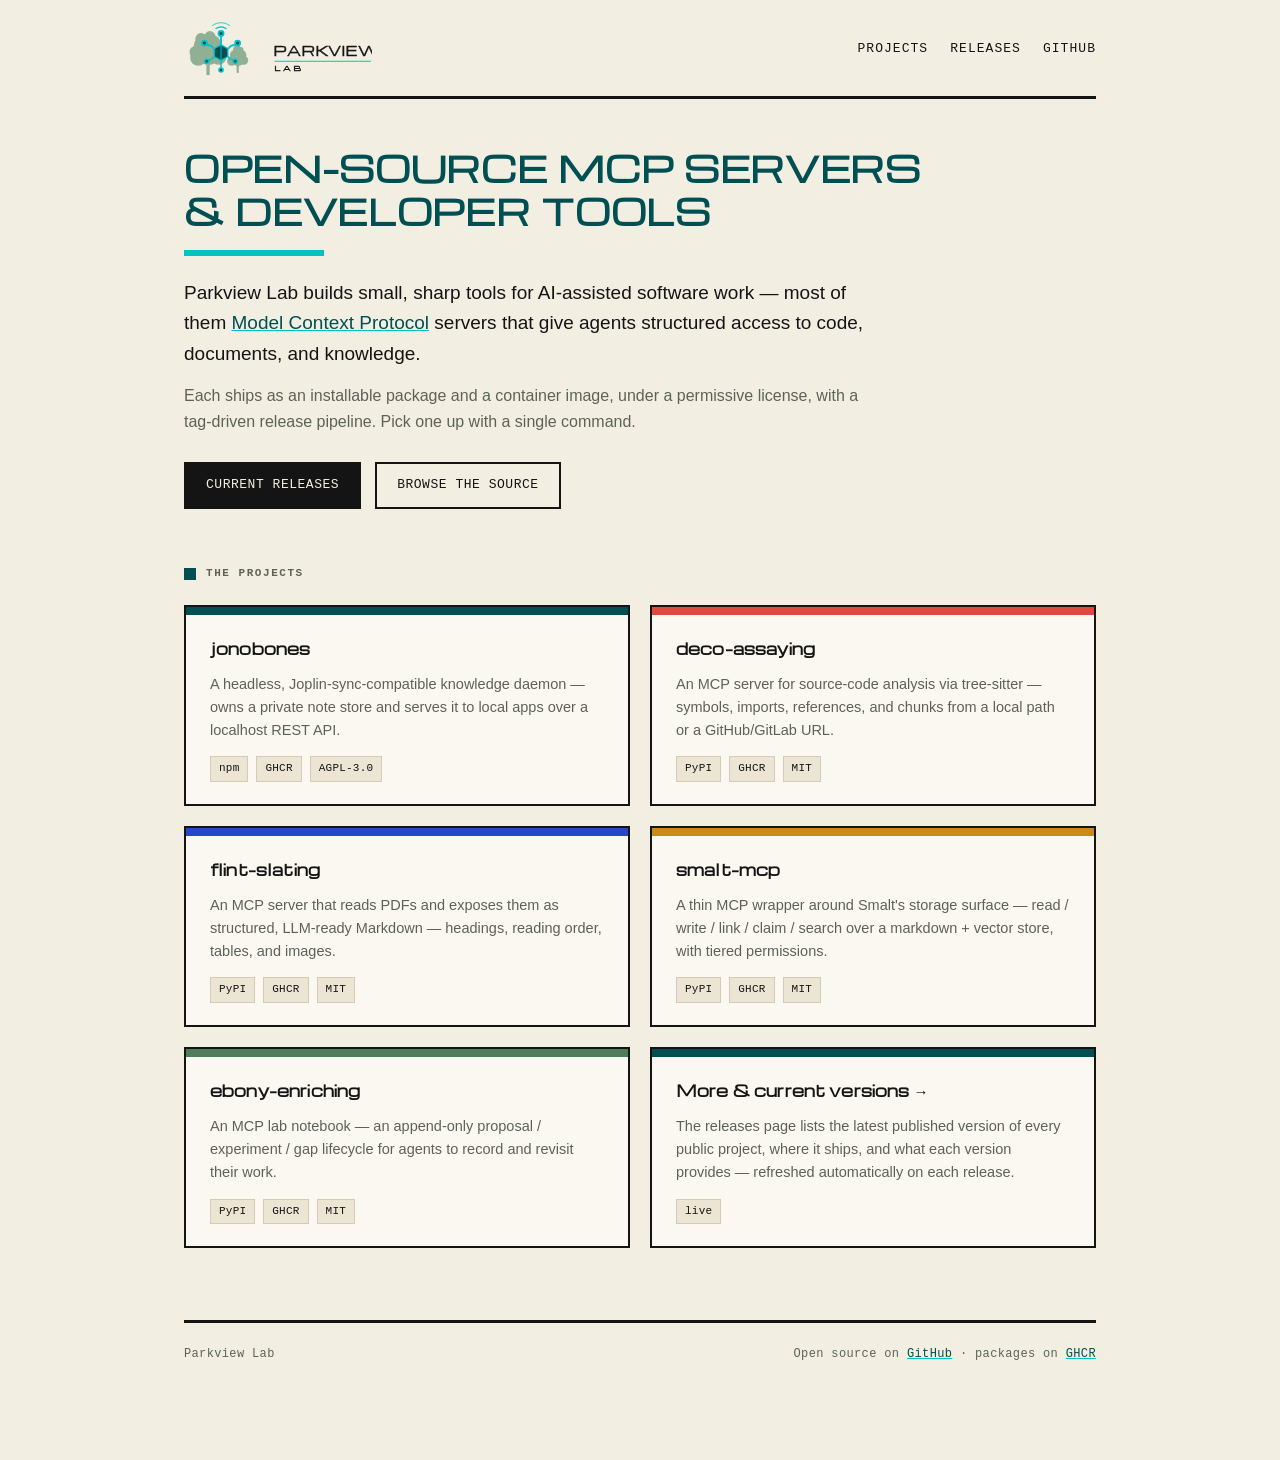
==== index.html @ 20660f2c "Initial site: landing page + auto-generated releases page Plain static site for GitHub Pages. Self-h" ====
<!DOCTYPE html>
<html lang="en">
<head>
<meta charset="utf-8">
<meta name="viewport" content="width=device-width, initial-scale=1">
<title>Parkview Lab — open-source MCP servers & developer tools</title>
<meta name="description" content="Parkview Lab builds open-source Model Context Protocol (MCP) servers and developer tools for AI-assisted workflows — source analysis, document parsing, knowledge daemons, and storage.">
<link rel="icon" href="assets/img/parkview_lab_color_logo_only.svg">
<link rel="stylesheet" href="assets/style.css">
</head>
<body>
<div class="wrap">

  <header class="site">
    <a href="/" aria-label="Parkview Lab home">
      <!-- Inline brand logo (color, horizontal). Uses the page's self-hosted Michroma; no external font call. -->
      <svg class="logo" viewBox="0 72 514 148" role="img" xmlns="http://www.w3.org/2000/svg" aria-label="Parkview Lab">
        <defs><style>.wm{font-family:'Michroma',var(--sans);fill:#141414;}.wm-stroke{font-family:'Michroma',var(--sans);fill:none;stroke:#141414;stroke-linejoin:round;}</style></defs>
        <g transform="translate(150,150)">
          <rect x="-88.572067" y="39.569824" width="9" height="28" fill="#90b095"/>
          <circle cx="-83" cy="10" r="30" fill="#90b095"/><circle cx="-111" cy="20" r="22" fill="#90b095"/>
          <circle cx="-55" cy="18" r="21" fill="#90b095"/><circle cx="-119" cy="4" r="16" fill="#90b095"/>
          <circle cx="-47" cy="6" r="15" fill="#90b095"/><circle cx="-99" cy="-14" r="24" fill="#90b095"/>
          <circle cx="-71" cy="-22" r="20" fill="#90b095"/><circle cx="-103" cy="-32" r="16" fill="#90b095"/>
          <circle cx="-79" cy="-38" r="15" fill="#90b095"/><circle cx="-59" cy="-14" r="13" fill="#90b095"/>
          <rect x="-5.820663" y="39.498325" width="6" height="22" fill="#90b095"/>
          <circle cx="-2" cy="26" r="17" fill="#90b095"/><circle cx="-19" cy="29" r="13" fill="#90b095"/>
          <circle cx="14" cy="27" r="12" fill="#90b095"/><circle cx="-11" cy="12" r="13" fill="#90b095"/>
          <circle cx="7" cy="13" r="14" fill="#90b095"/><circle cx="-4.28" cy="-2.71" r="11" fill="#90b095"/>
          <circle cx="6" cy="-2.14" r="7" fill="#90b095"/>
          <g transform="matrix(0.84873,0,0,0.84873,-48.5422,6.0416)">
            <path d="m -16,-78 a 28,28 0 0 1 32,0" fill="none" stroke="#00C2C7" stroke-width="4" stroke-linecap="square"/>
            <path d="m -28,-88 a 46,46 0 0 1 56,0" fill="none" stroke="#00C2C7" stroke-width="2.5" stroke-linecap="square"/>
            <polyline points="0,-28 0,-36 0,-62" fill="none" stroke="#00C2C7" stroke-width="6" stroke-linecap="square"/>
            <polyline points="24,-14 32,-22 53.7,-28" fill="none" stroke="#00C2C7" stroke-width="6" stroke-linecap="square"/>
            <polyline points="-24,-14 -32,-22 -53.7,-28" fill="none" stroke="#00C2C7" stroke-width="6" stroke-linecap="square"/>
            <polyline points="0,28 0,35 0,56" fill="none" stroke="#00C2C7" stroke-width="4.5" stroke-linecap="square"/>
            <polyline points="24,14 30,20 46,28" fill="none" stroke="#00C2C7" stroke-width="4.5" stroke-linecap="square"/>
            <polyline points="-24,14 -30,20 -46,28" fill="none" stroke="#00C2C7" stroke-width="4.5" stroke-linecap="square"/>
            <circle cx="0" cy="-62" r="11" fill="#00C2C7"/><circle cx="0" cy="-62" r="5" fill="#004f52"/>
            <circle cx="53.7" cy="-31" r="11" fill="#00C2C7"/><circle cx="53.7" cy="-31" r="5" fill="#004f52"/>
            <circle cx="-53.7" cy="-31" r="11" fill="#00C2C7"/><circle cx="-53.7" cy="-31" r="5" fill="#004f52"/>
            <circle cx="0" cy="56" r="9" fill="#00C2C7"/><circle cx="0" cy="56" r="4" fill="#004f52"/>
            <circle cx="46" cy="28" r="9" fill="#00C2C7"/><circle cx="46" cy="28" r="4" fill="#004f52"/>
            <circle cx="-46" cy="28" r="9" fill="#00C2C7"/><circle cx="-46" cy="28" r="4" fill="#004f52"/>
            <polygon points="0,-28 24,-14 24,14 0,28 -24,14 -24,-14" fill="#00C2C7"/>
            <polygon points="0,-23 20,-11.5 20,11.5 0,23 -20,11.5 -20,-11.5" fill="#004f52"/>
            <line x1="0" y1="-23" x2="0" y2="23" stroke="#00C2C7" stroke-width="3" stroke-linecap="square"/>
          </g>
        </g>
        <text x="248" y="166" class="wm-stroke" font-size="36" letter-spacing="2" stroke-width="1.2">PARKVIEW</text>
        <text x="248" y="166" class="wm" font-size="36" letter-spacing="2">PARKVIEW</text>
        <polygon points="248,178 514,178 511,181 248,181" fill="#00C2C7"/>
        <text x="248" y="206" class="wm-stroke" font-size="20" letter-spacing="6" stroke-width="1.2">LAB</text>
        <text x="248" y="206" class="wm" font-size="20" letter-spacing="6">LAB</text>
      </svg>
    </a>
    <nav class="site">
      <a href="#projects">Projects</a>
      <a href="releases/">Releases</a>
      <a href="https://github.com/ParkviewLab">GitHub</a>
    </nav>
  </header>

  <section class="hero">
    <h1>Open-source MCP servers<br>&amp; developer tools</h1>
    <div class="rule"></div>
    <p class="lede">Parkview Lab builds small, sharp tools for AI-assisted software work — most of them
      <a href="https://modelcontextprotocol.io">Model Context Protocol</a> servers that give agents structured
      access to code, documents, and knowledge.</p>
    <p class="sub">Each ships as an installable package and a container image, under a permissive license,
      with a tag-driven release pipeline. Pick one up with a single command.</p>
    <div class="cta-row">
      <a class="btn btn-primary" href="releases/">Current releases</a>
      <a class="btn btn-ghost" href="https://github.com/ParkviewLab">Browse the source</a>
    </div>
  </section>

  <section id="projects">
    <p class="section-label">The projects</p>
    <div class="grid">

      <div class="card ac-teal">
        <h3><a href="https://github.com/ParkviewLab/jonobones">jonobones</a></h3>
        <p>A headless, Joplin-sync-compatible knowledge daemon — owns a private note store and serves it to
          local apps over a localhost REST API.</p>
        <div class="chips"><span class="chip">npm</span><span class="chip">GHCR</span><span class="chip">AGPL-3.0</span></div>
      </div>

      <div class="card ac-red">
        <h3><a href="https://github.com/ParkviewLab/deco-assaying">deco-assaying</a></h3>
        <p>An MCP server for source-code analysis via tree-sitter — symbols, imports, references, and chunks
          from a local path or a GitHub/GitLab URL.</p>
        <div class="chips"><span class="chip">PyPI</span><span class="chip">GHCR</span><span class="chip">MIT</span></div>
      </div>

      <div class="card ac-blue">
        <h3><a href="https://github.com/ParkviewLab/flint-slating">flint-slating</a></h3>
        <p>An MCP server that reads PDFs and exposes them as structured, LLM-ready Markdown — headings,
          reading order, tables, and images.</p>
        <div class="chips"><span class="chip">PyPI</span><span class="chip">GHCR</span><span class="chip">MIT</span></div>
      </div>

      <div class="card ac-yellow">
        <h3><a href="https://github.com/ParkviewLab/smalt-mcp">smalt-mcp</a></h3>
        <p>A thin MCP wrapper around Smalt's storage surface — read / write / link / claim / search over a
          markdown + vector store, with tiered permissions.</p>
        <div class="chips"><span class="chip">PyPI</span><span class="chip">GHCR</span><span class="chip">MIT</span></div>
      </div>

      <div class="card ac-sage">
        <h3><a href="https://github.com/ParkviewLab/ebony-enriching">ebony-enriching</a></h3>
        <p>An MCP lab notebook — an append-only proposal / experiment / gap lifecycle for agents to record
          and revisit their work.</p>
        <div class="chips"><span class="chip">PyPI</span><span class="chip">GHCR</span><span class="chip">MIT</span></div>
      </div>

      <div class="card ac-teal">
        <h3><a href="releases/">More &amp; current versions →</a></h3>
        <p>The releases page lists the latest published version of every public project, where it ships, and
          what each version provides — refreshed automatically on each release.</p>
        <div class="chips"><span class="chip">live</span></div>
      </div>

    </div>
  </section>

  <footer class="site">
    <span>Parkview Lab</span>
    <span>Open source on <a href="https://github.com/ParkviewLab">GitHub</a> · packages on <a href="https://github.com/orgs/ParkviewLab/packages">GHCR</a></span>
  </footer>

</div>
</body>
</html>
---- assets/style.css ----
/* ===========================================================================
   ParkviewLab — site styles
   Palette (used consistently across the site, matches the releases page):
     teal / teal-deep / sage  — brand
     red / blue / yellow       — Bauhaus / Kandinsky accents
     paper / card / ink        — surfaces & text
   Michroma is self-hosted (assets/fonts/) — no external font calls.
   =========================================================================== */

@font-face {
  font-family: 'Michroma';
  font-style: normal;
  font-weight: 400;
  font-display: swap;
  src: url('fonts/michroma-latin.woff2') format('woff2');
}

:root {
  /* Brand */
  --teal:#00C2C7; --teal-deep:#004f52; --sage:#90b095; --ink:#141414;
  /* Bauhaus / Kandinsky accents */
  --red:#E2483D; --blue:#2547C8; --yellow:#F2B33D;
  /* Surfaces */
  --paper:#f3eee2; --paper-2:#ece5d4; --card:#fbf8f1; --muted:#5d6258;
  --code:#161412; --code-text:#ece5d4;
  --mono:ui-monospace,SFMono-Regular,"SF Mono",Menlo,Consolas,monospace;
  --sans:-apple-system,BlinkMacSystemFont,"Segoe UI",Roboto,Helvetica,Arial,sans-serif;
  --display:'Michroma',var(--sans);
}

* { box-sizing:border-box; }
html { scroll-behavior:smooth; }
body {
  margin:0; background:var(--paper); color:var(--ink); font-family:var(--sans);
  line-height:1.6; -webkit-font-smoothing:antialiased;
}
a { color:var(--teal-deep); text-decoration-color:var(--teal); }
a:hover { color:var(--red); }

.wrap { max-width:960px; margin:0 auto; padding:0 24px 96px; }

/* ---- Header / nav ---- */
header.site {
  border-bottom:3px solid var(--ink);
  padding:22px 0 20px; margin-bottom:48px;
  display:flex; align-items:center; justify-content:space-between; gap:24px; flex-wrap:wrap;
}
header.site .logo { display:block; height:54px; width:auto; }
nav.site { display:flex; gap:22px; font-family:var(--mono); font-size:13px;
  text-transform:uppercase; letter-spacing:.08em; }
nav.site a { color:var(--ink); text-decoration:none; }
nav.site a:hover { color:var(--red); }

/* ---- Hero ---- */
.hero { margin:8px 0 56px; }
.hero h1 {
  font-family:var(--display); font-size:34px; line-height:1.25; margin:0 0 18px;
  color:var(--teal-deep); text-transform:uppercase; letter-spacing:.02em;
}
.hero .rule { height:6px; width:140px; background:var(--teal); margin:0 0 22px; }
.hero p.lede { font-size:19px; color:var(--ink); max-width:680px; margin:0 0 14px; }
.hero p.sub { font-size:16px; color:var(--muted); max-width:680px; margin:0; }
.cta-row { display:flex; gap:14px; flex-wrap:wrap; margin-top:28px; }
.btn {
  font-family:var(--mono); font-size:13px; letter-spacing:.04em; text-transform:uppercase;
  text-decoration:none; padding:11px 20px; border:2px solid var(--ink); display:inline-block;
}
.btn-primary { background:var(--ink); color:var(--paper); }
.btn-primary:hover { background:var(--teal-deep); color:#fff; border-color:var(--teal-deep); }
.btn-ghost { background:transparent; color:var(--ink); }
.btn-ghost:hover { background:var(--paper-2); color:var(--ink); }

/* ---- Section headings ---- */
.section-label {
  font-family:var(--mono); font-size:11px; text-transform:uppercase; letter-spacing:.14em;
  color:var(--muted); margin:0 0 22px; font-weight:600;
  display:flex; align-items:center; gap:10px;
}
.section-label::before { content:""; width:12px; height:12px; background:var(--ac,var(--teal-deep)); display:inline-block; }

/* ---- Project grid ---- */
.grid { display:grid; grid-template-columns:repeat(2,1fr); gap:20px; }
.card {
  position:relative; background:var(--card); border:2px solid var(--ink);
  padding:24px 24px 22px; overflow:hidden;
}
.card::before { content:""; position:absolute; top:0; left:0; width:100%; height:8px; background:var(--ac,var(--teal-deep)); }
.card h3 { font-family:var(--display); font-size:15px; margin:6px 0 0; letter-spacing:.01em; }
.card h3 a { color:var(--ink); text-decoration:none; }
.card h3 a:hover { color:var(--ac,var(--red)); }
.card p { font-size:14.5px; color:var(--muted); margin:12px 0 14px; }
.card .chips { display:flex; gap:8px; flex-wrap:wrap; }
.chip {
  font-family:var(--mono); font-size:11px; color:var(--ink); background:var(--paper-2);
  border:1px solid #d4cab5; padding:3px 8px; letter-spacing:.02em;
}
.ac-teal{--ac:var(--teal-deep)} .ac-red{--ac:var(--red)} .ac-blue{--ac:var(--blue)}
.ac-yellow{--ac:#c98a17} .ac-sage{--ac:#4f7d5a}

/* ---- Prose blocks ---- */
.prose { max-width:720px; }
.prose p { font-size:16.5px; margin:0 0 18px; }

/* ---- Footer ---- */
footer.site {
  margin-top:72px; border-top:3px solid var(--ink); padding-top:22px;
  font-family:var(--mono); font-size:12px; color:var(--muted); letter-spacing:.03em;
  display:flex; justify-content:space-between; gap:16px; flex-wrap:wrap;
}
footer.site a { color:var(--teal-deep); }

/* ---- Responsive ---- */
@media (max-width:680px) {
  .grid { grid-template-columns:1fr; }
  .hero h1 { font-size:27px; }
  header.site { padding:18px 0; margin-bottom:36px; }
}
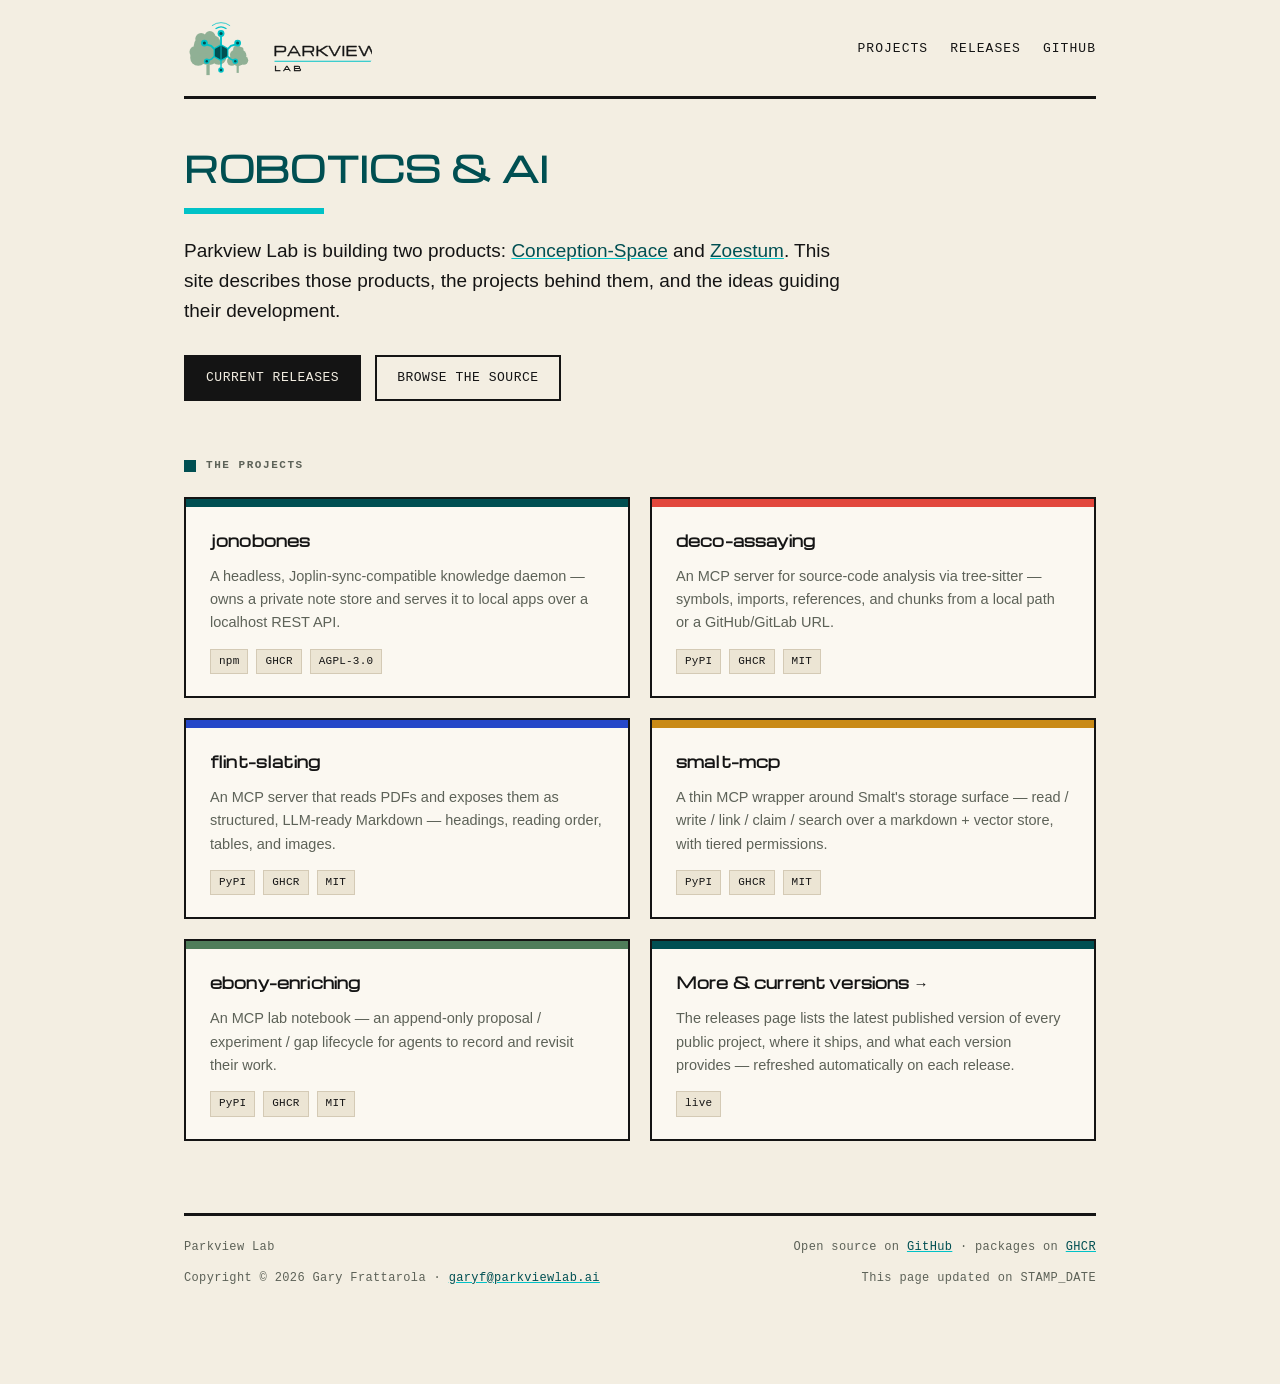
==== commit ddd56114: "Adopt ParkviewLab website conventions; add per-page copyright + updated-date footers - live/staging " ====
--- a/index.html
+++ b/index.html
@@ -1,10 +1,14 @@
 <!DOCTYPE html>
+<!--
+SPDX-FileCopyrightText: 2026 Gary Frattarola <garyf@parkviewlab.ai>
+SPDX-License-Identifier: LicenseRef-AllRightsReserved
+-->
 <html lang="en">
 <head>
 <meta charset="utf-8">
 <meta name="viewport" content="width=device-width, initial-scale=1">
-<title>Parkview Lab — open-source MCP servers & developer tools</title>
-<meta name="description" content="Parkview Lab builds open-source Model Context Protocol (MCP) servers and developer tools for AI-assisted workflows — source analysis, document parsing, knowledge daemons, and storage.">
+<title>Parkview Lab — robotics & AI</title>
+<meta name="description" content="Parkview Lab is a robotics and AI lab building two products — Conception-Space and Zoestum — and the open-source projects behind them.">
 <link rel="icon" href="assets/img/parkview_lab_color_logo_only.svg">
 <link rel="stylesheet" href="assets/style.css">
 </head>
@@ -63,13 +67,11 @@
   </header>
 
   <section class="hero">
-    <h1>Open-source MCP servers<br>&amp; developer tools</h1>
+    <h1>Robotics &amp; AI</h1>
     <div class="rule"></div>
-    <p class="lede">Parkview Lab builds small, sharp tools for AI-assisted software work — most of them
-      <a href="https://modelcontextprotocol.io">Model Context Protocol</a> servers that give agents structured
-      access to code, documents, and knowledge.</p>
-    <p class="sub">Each ships as an installable package and a container image, under a permissive license,
-      with a tag-driven release pipeline. Pick one up with a single command.</p>
+    <p class="lede">Parkview Lab is building two products: <a href="conception-space/">Conception-Space</a>
+      and <a href="https://zoestum.ai">Zoestum</a>. This site describes those products, the projects behind
+      them, and the ideas guiding their development.</p>
     <div class="cta-row">
       <a class="btn btn-primary" href="releases/">Current releases</a>
       <a class="btn btn-ghost" href="https://github.com/ParkviewLab">Browse the source</a>
@@ -126,8 +128,14 @@
   </section>
 
   <footer class="site">
-    <span>Parkview Lab</span>
-    <span>Open source on <a href="https://github.com/ParkviewLab">GitHub</a> · packages on <a href="https://github.com/orgs/ParkviewLab/packages">GHCR</a></span>
+    <div class="foot-row">
+      <span>Parkview Lab</span>
+      <span>Open source on <a href="https://github.com/ParkviewLab">GitHub</a> · packages on <a href="https://github.com/orgs/ParkviewLab/packages">GHCR</a></span>
+    </div>
+    <div class="foot-row foot-legal">
+      <span>Copyright © 2026 Gary Frattarola · <a href="mailto:garyf@parkviewlab.ai">garyf@parkviewlab.ai</a></span>
+      <span class="foot-updated">This page updated on <span class="updated">STAMP_DATE</span></span>
+    </div>
   </footer>
 
 </div>
--- a/assets/style.css
+++ b/assets/style.css
@@ -7,6 +7,10 @@
    Michroma is self-hosted (assets/fonts/) — no external font calls.
    =========================================================================== */
 
+/*
+SPDX-FileCopyrightText: 2026 Gary Frattarola <garyf@parkviewlab.ai>
+SPDX-License-Identifier: LicenseRef-AllRightsReserved
+*/
 @font-face {
   font-family: 'Michroma';
   font-style: normal;
@@ -105,8 +109,13 @@
 footer.site {
   margin-top:72px; border-top:3px solid var(--ink); padding-top:22px;
   font-family:var(--mono); font-size:12px; color:var(--muted); letter-spacing:.03em;
+  display:flex; flex-direction:column; gap:12px;
+}
+footer.site .foot-row {
   display:flex; justify-content:space-between; gap:16px; flex-wrap:wrap;
 }
+footer.site .foot-legal { color:var(--muted); }
+footer.site .foot-updated { white-space:nowrap; }
 footer.site a { color:var(--teal-deep); }
 
 /* ---- Responsive ---- */
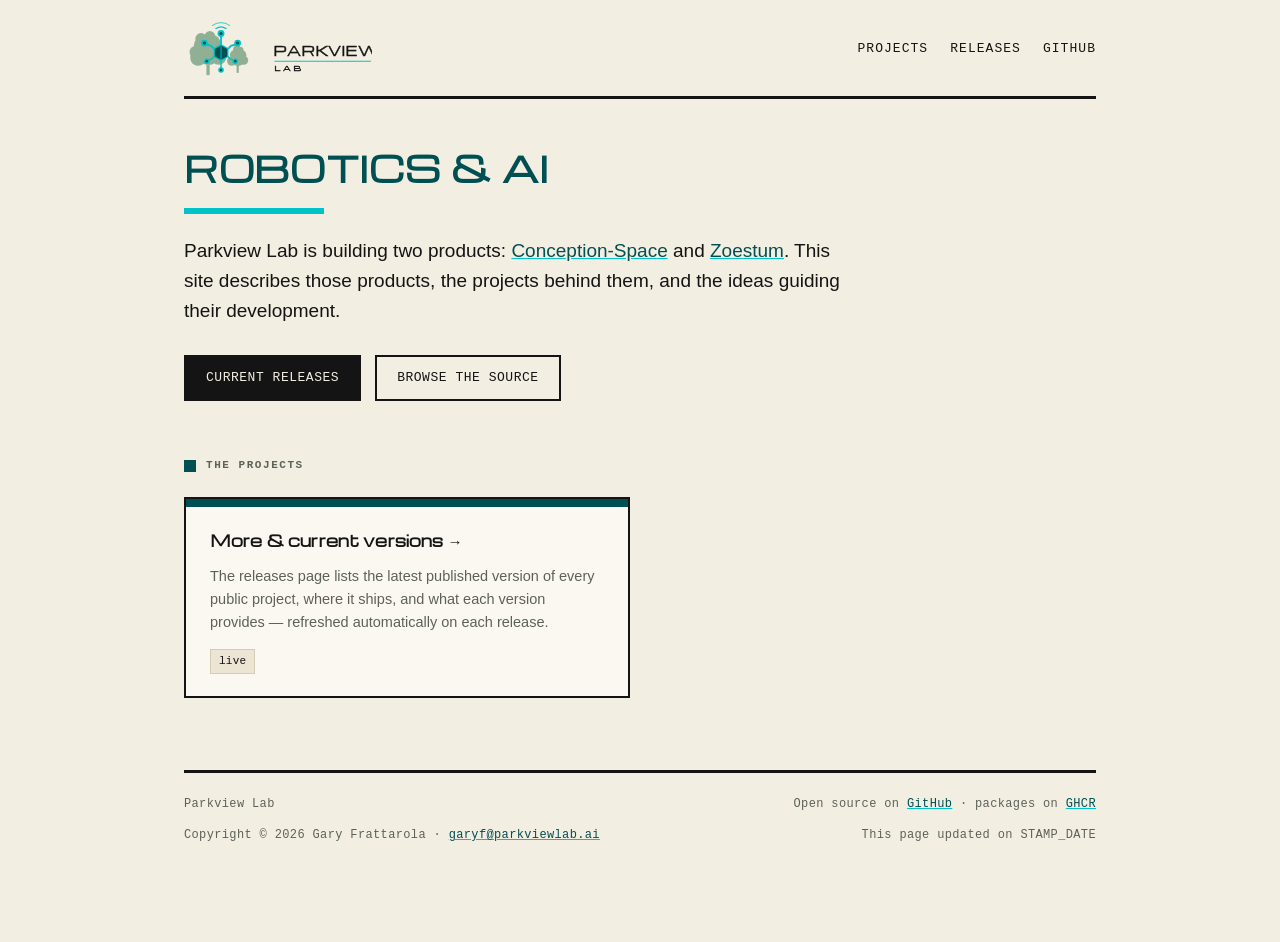
==== commit 41bc9cd5: "feat: generate the homepage projects grid from PROJECTS (in sync with /releases/) The homepage "The " ====
--- a/index.html
+++ b/index.html
@@ -81,41 +81,7 @@
   <section id="projects">
     <p class="section-label">The projects</p>
     <div class="grid">
-
-      <div class="card ac-teal">
-        <h3><a href="https://github.com/ParkviewLab/jonobones">jonobones</a></h3>
-        <p>A headless, Joplin-sync-compatible knowledge daemon — owns a private note store and serves it to
-          local apps over a localhost REST API.</p>
-        <div class="chips"><span class="chip">npm</span><span class="chip">GHCR</span><span class="chip">AGPL-3.0</span></div>
-      </div>
-
-      <div class="card ac-red">
-        <h3><a href="https://github.com/ParkviewLab/deco-assaying">deco-assaying</a></h3>
-        <p>An MCP server for source-code analysis via tree-sitter — symbols, imports, references, and chunks
-          from a local path or a GitHub/GitLab URL.</p>
-        <div class="chips"><span class="chip">PyPI</span><span class="chip">GHCR</span><span class="chip">MIT</span></div>
-      </div>
-
-      <div class="card ac-blue">
-        <h3><a href="https://github.com/ParkviewLab/flint-slating">flint-slating</a></h3>
-        <p>An MCP server that reads PDFs and exposes them as structured, LLM-ready Markdown — headings,
-          reading order, tables, and images.</p>
-        <div class="chips"><span class="chip">PyPI</span><span class="chip">GHCR</span><span class="chip">MIT</span></div>
-      </div>
-
-      <div class="card ac-yellow">
-        <h3><a href="https://github.com/ParkviewLab/smalt-mcp">smalt-mcp</a></h3>
-        <p>A thin MCP wrapper around Smalt's storage surface — read / write / link / claim / search over a
-          markdown + vector store, with tiered permissions.</p>
-        <div class="chips"><span class="chip">PyPI</span><span class="chip">GHCR</span><span class="chip">MIT</span></div>
-      </div>
-
-      <div class="card ac-sage">
-        <h3><a href="https://github.com/ParkviewLab/ebony-enriching">ebony-enriching</a></h3>
-        <p>An MCP lab notebook — an append-only proposal / experiment / gap lifecycle for agents to record
-          and revisit their work.</p>
-        <div class="chips"><span class="chip">PyPI</span><span class="chip">GHCR</span><span class="chip">MIT</span></div>
-      </div>
+      <!-- PROJECTS_CARDS -->
 
       <div class="card ac-teal">
         <h3><a href="releases/">More &amp; current versions →</a></h3>
--- a/assets/style.css
+++ b/assets/style.css
@@ -99,7 +99,7 @@
   border:1px solid #d4cab5; padding:3px 8px; letter-spacing:.02em;
 }
 .ac-teal{--ac:var(--teal-deep)} .ac-red{--ac:var(--red)} .ac-blue{--ac:var(--blue)}
-.ac-yellow{--ac:#c98a17} .ac-sage{--ac:#4f7d5a}
+.ac-yellow{--ac:#c98a17} .ac-sage{--ac:#4f7d5a} .ac-cyan{--ac:#0e7490}
 
 /* ---- Prose blocks ---- */
 .prose { max-width:720px; }
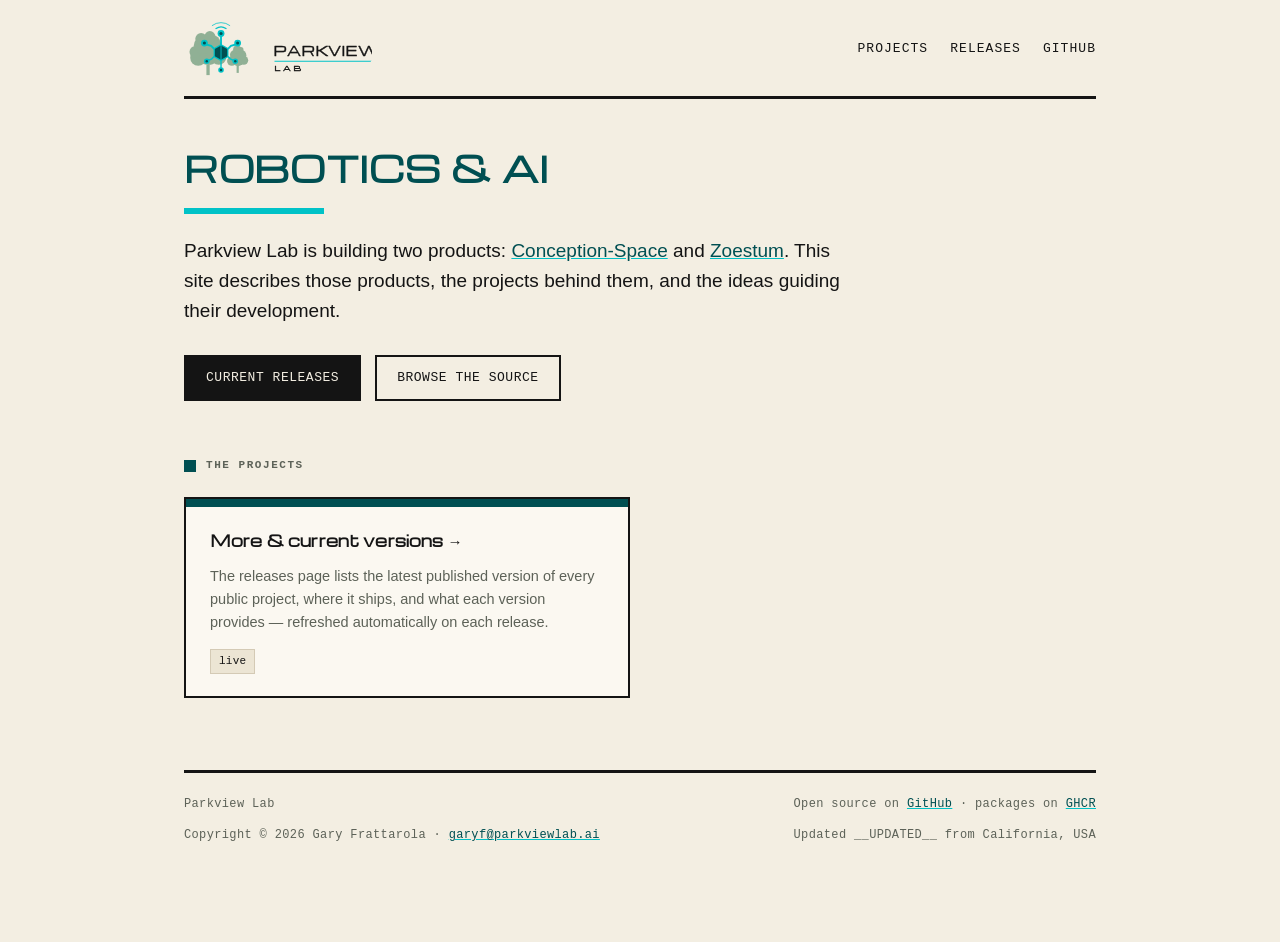
==== commit 585248f7: "feat: homepage uses PT deploy date; footers read "Updated <date> from California, USA" The homepage'" ====
--- a/index.html
+++ b/index.html
@@ -100,7 +100,7 @@
     </div>
     <div class="foot-row foot-legal">
       <span>Copyright © 2026 Gary Frattarola · <a href="mailto:garyf@parkviewlab.ai">garyf@parkviewlab.ai</a></span>
-      <span class="foot-updated">This page updated on <span class="updated">STAMP_DATE</span></span>
+      <span class="foot-updated">Updated <span class="updated">__UPDATED__</span> from California, USA</span>
     </div>
   </footer>
 
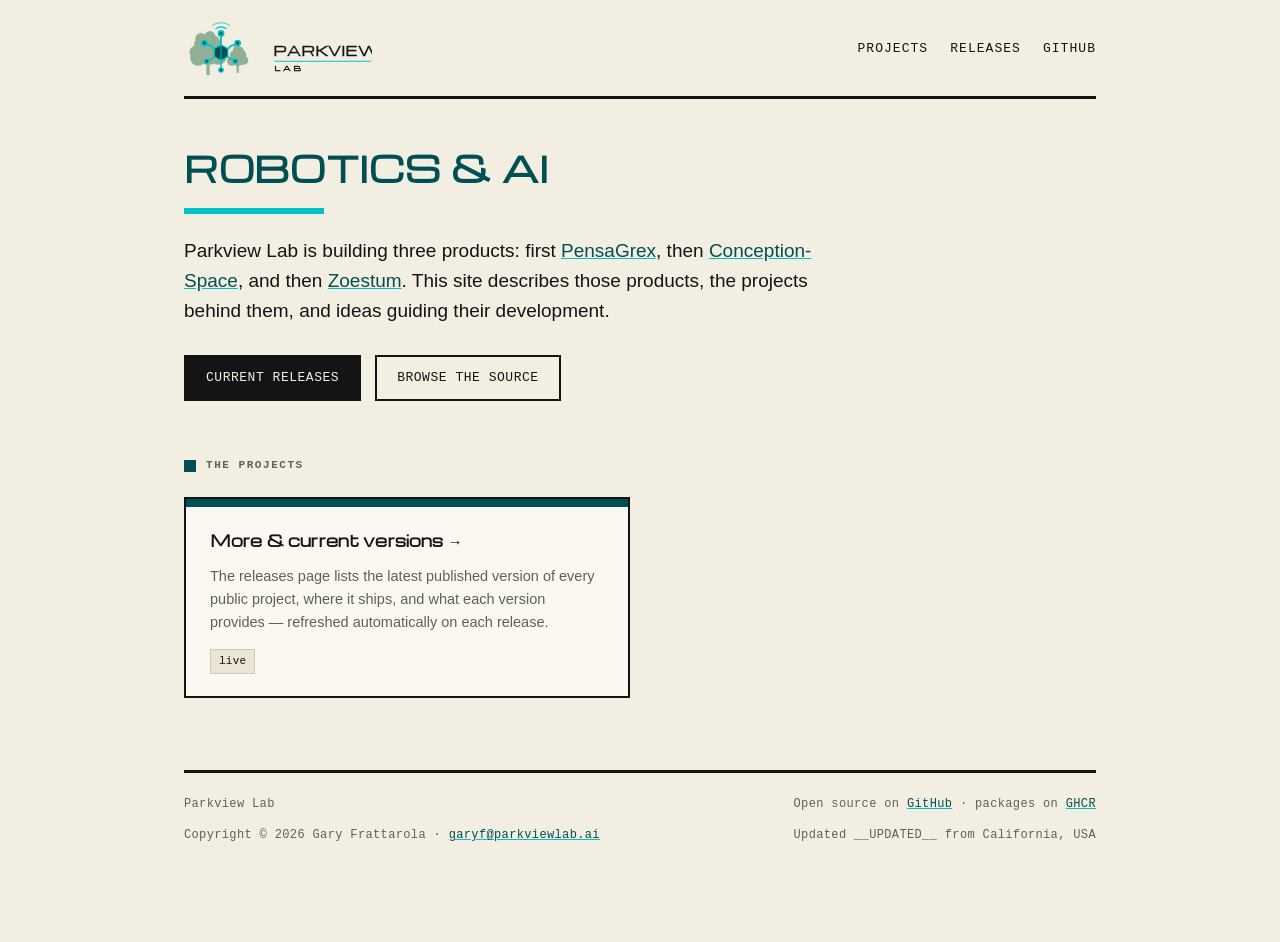
==== commit 63c6e988: "content: three products, PensaGrex first, linked to its download page" ====
--- a/index.html
+++ b/index.html
@@ -8,7 +8,7 @@
 <meta charset="utf-8">
 <meta name="viewport" content="width=device-width, initial-scale=1">
 <title>Parkview Lab — robotics & AI</title>
-<meta name="description" content="Parkview Lab is a robotics and AI lab building two products — Conception-Space and Zoestum — and the open-source projects behind them.">
+<meta name="description" content="Parkview Lab is a robotics and AI lab building three products — PensaGrex, Conception-Space, and Zoestum — and the open-source projects behind them.">
 <link rel="icon" href="assets/img/parkview_lab_color_logo_only.svg">
 <link rel="stylesheet" href="assets/style.css">
 </head>
@@ -69,9 +69,11 @@
   <section class="hero">
     <h1>Robotics &amp; AI</h1>
     <div class="rule"></div>
-    <p class="lede">Parkview Lab is building two products: <a href="conception-space/">Conception-Space</a>
-      and <a href="https://zoestum.ai">Zoestum</a>. This site describes those products, the projects behind
-      them, and the ideas guiding their development.</p>
+    <p class="lede">Parkview Lab is building three products: first
+      <a href="https://parkviewlab.github.io/pensa-grex/">PensaGrex</a>, then
+      <a href="conception-space/">Conception-Space</a>, and then
+      <a href="https://zoestum.ai">Zoestum</a>. This site describes those products, the projects behind
+      them, and ideas guiding their development.</p>
     <div class="cta-row">
       <a class="btn btn-primary" href="releases/">Current releases</a>
       <a class="btn btn-ghost" href="https://github.com/ParkviewLab">Browse the source</a>
--- a/assets/style.css
+++ b/assets/style.css
@@ -99,7 +99,7 @@
   border:1px solid #d4cab5; padding:3px 8px; letter-spacing:.02em;
 }
 .ac-teal{--ac:var(--teal-deep)} .ac-red{--ac:var(--red)} .ac-blue{--ac:var(--blue)}
-.ac-yellow{--ac:#c98a17} .ac-sage{--ac:#4f7d5a} .ac-cyan{--ac:#0e7490}
+.ac-yellow{--ac:#c98a17} .ac-sage{--ac:#4f7d5a} .ac-cyan{--ac:#0e7490} .ac-violet{--ac:#7d54a6}
 
 /* ---- Prose blocks ---- */
 .prose { max-width:720px; }
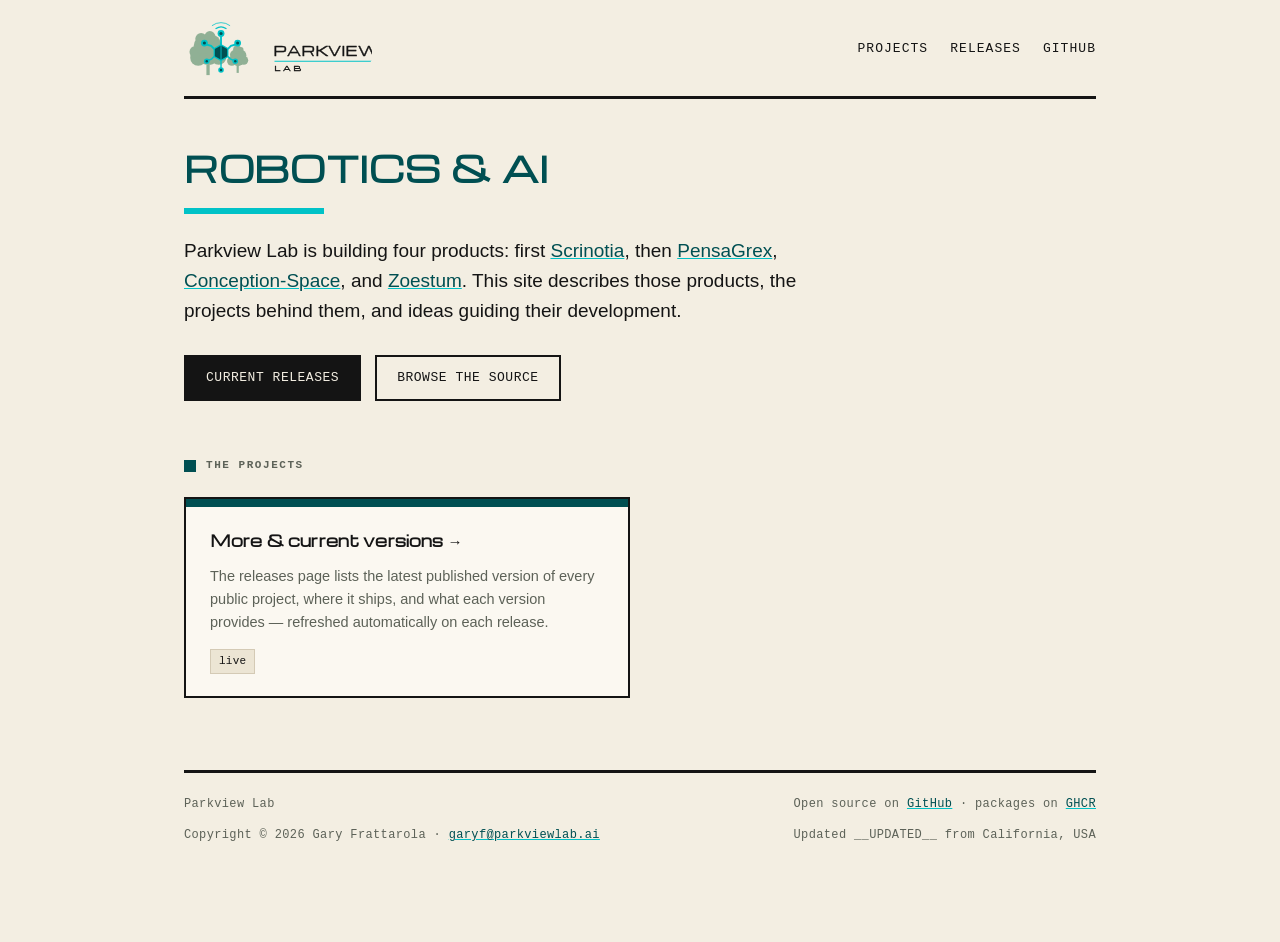
==== commit 8af9055a: "content: Scrinotia first among the products, with its release card Co-Authored-By: Claude Opus 5.5 <" ====
--- a/index.html
+++ b/index.html
@@ -8,7 +8,7 @@
 <meta charset="utf-8">
 <meta name="viewport" content="width=device-width, initial-scale=1">
 <title>Parkview Lab — robotics & AI</title>
-<meta name="description" content="Parkview Lab is a robotics and AI lab building three products — PensaGrex, Conception-Space, and Zoestum — and the open-source projects behind them.">
+<meta name="description" content="Parkview Lab is a robotics and AI lab building four products — Scrinotia, PensaGrex, Conception-Space, and Zoestum — and the open-source projects behind them.">
 <link rel="icon" href="assets/img/parkview_lab_color_logo_only.svg">
 <link rel="stylesheet" href="assets/style.css">
 </head>
@@ -69,9 +69,10 @@
   <section class="hero">
     <h1>Robotics &amp; AI</h1>
     <div class="rule"></div>
-    <p class="lede">Parkview Lab is building three products: first
-      <a href="https://parkviewlab.github.io/pensa-grex/">PensaGrex</a>, then
-      <a href="conception-space/">Conception-Space</a>, and then
+    <p class="lede">Parkview Lab is building four products: first
+      <a href="https://parkviewlab.github.io/scrinotia/">Scrinotia</a>, then
+      <a href="https://parkviewlab.github.io/pensa-grex/">PensaGrex</a>,
+      <a href="conception-space/">Conception-Space</a>, and
       <a href="https://zoestum.ai">Zoestum</a>. This site describes those products, the projects behind
       them, and ideas guiding their development.</p>
     <div class="cta-row">
